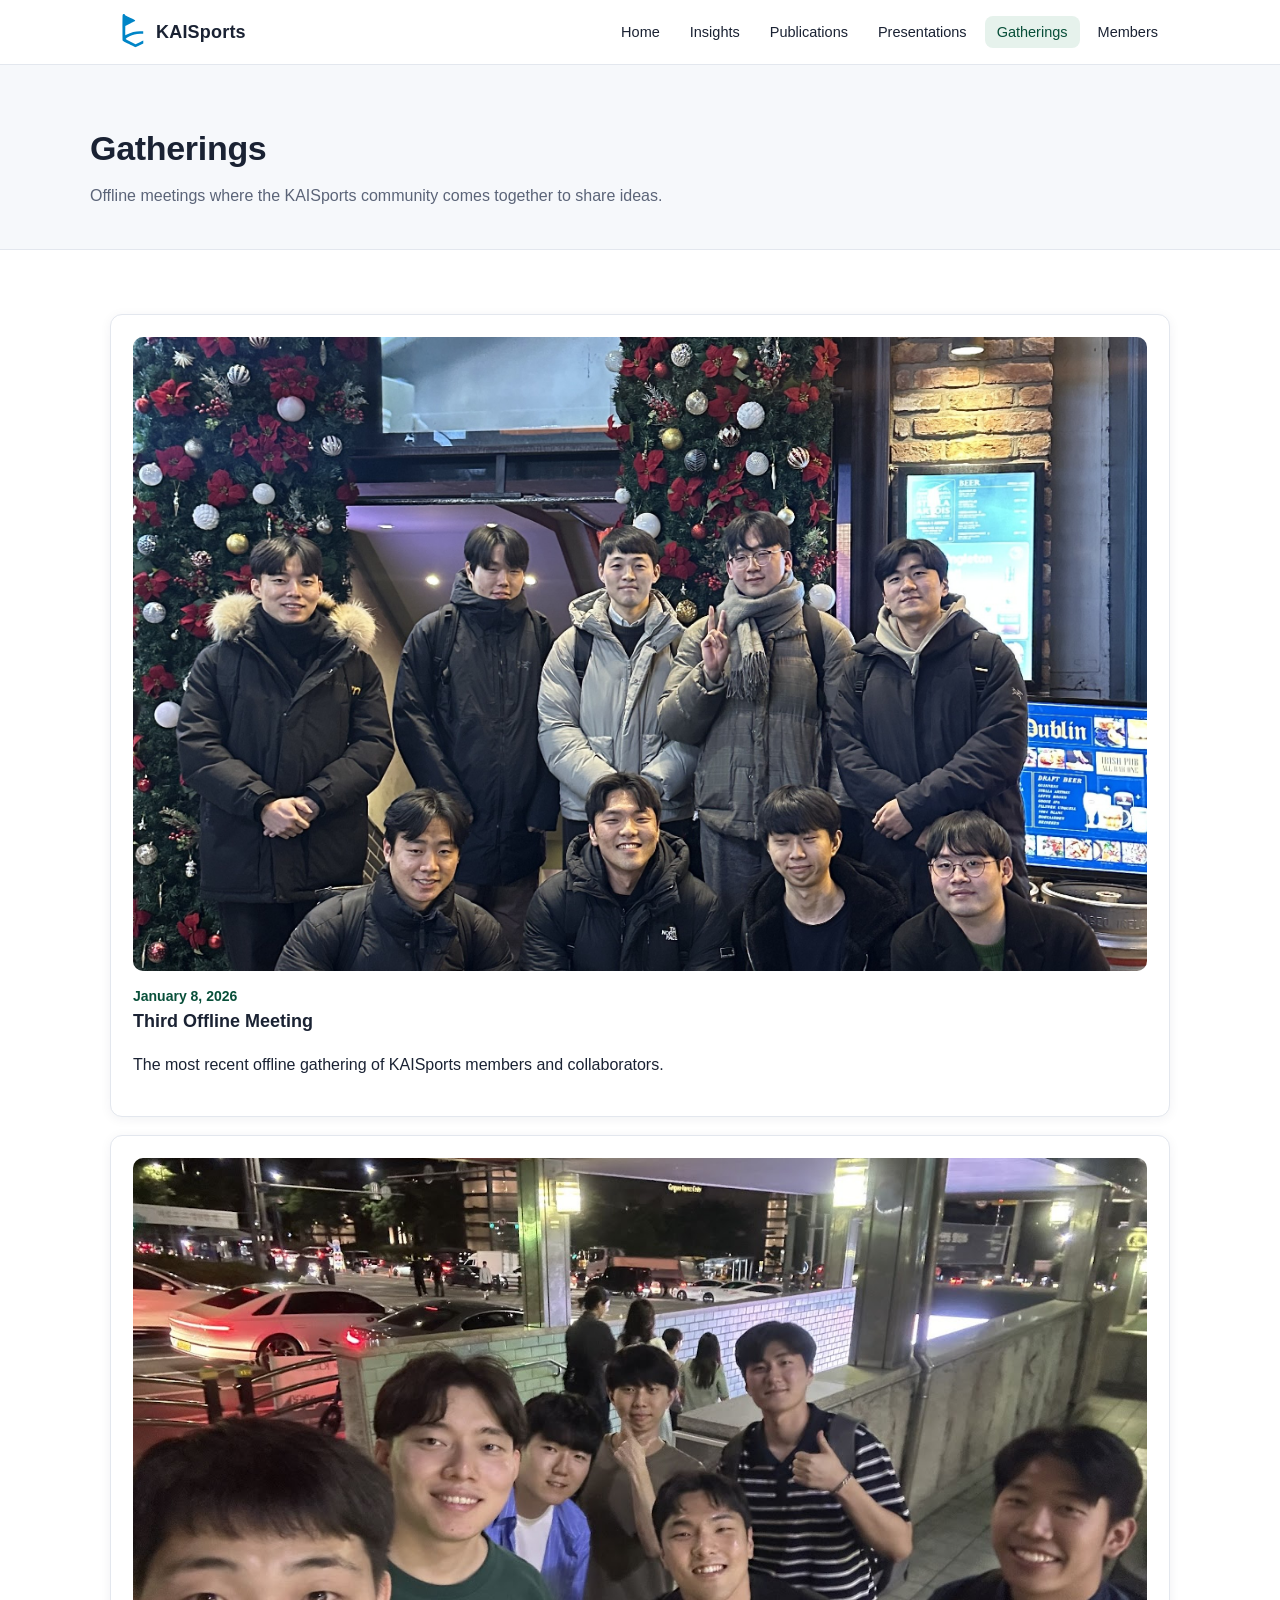
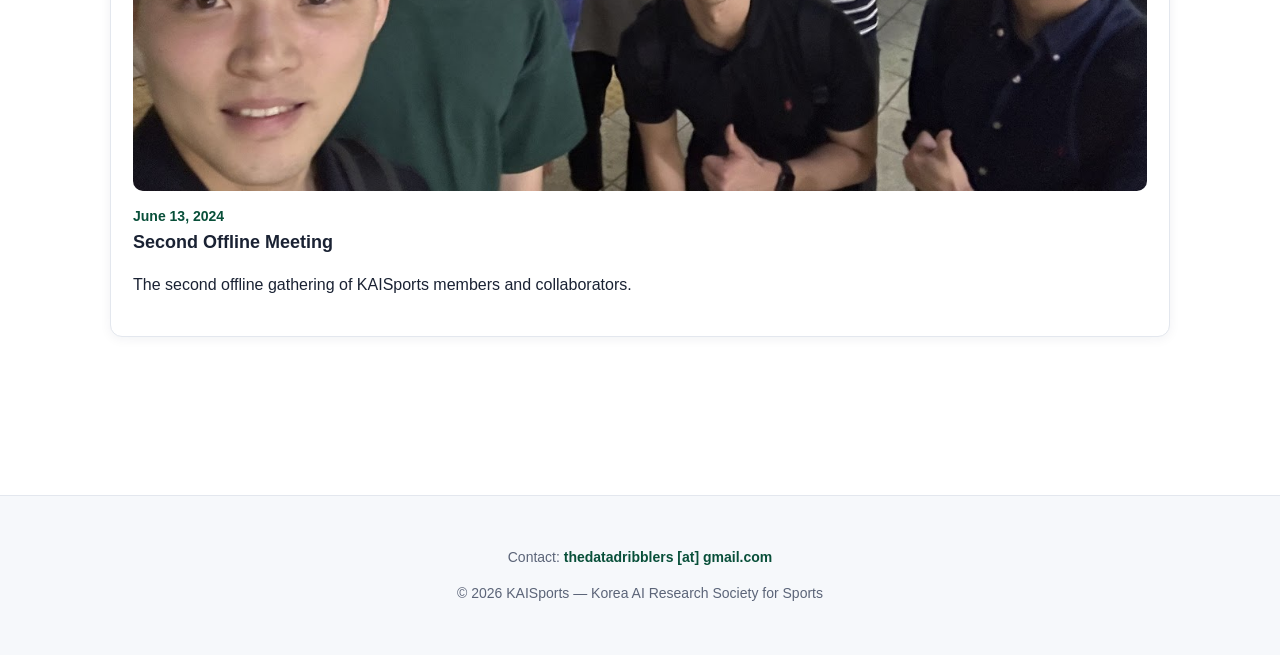
==== gatherings.html @ 622400b2 "Initial website from template" ====
<!DOCTYPE html>
<html lang="en">
<head>
<meta charset="UTF-8" />
<meta name="viewport" content="width=device-width, initial-scale=1.0" />
<title>Gatherings — KAISports</title>
<meta name="description" content="Offline gatherings and meetings of the KAISports community." />
<link rel="icon" href="assets/icons/favicon.svg" type="image/svg+xml" />
<link rel="alternate icon" href="assets/icons/favicon.ico" />
<link rel="apple-touch-icon" sizes="180x180" href="assets/icons/apple-touch-icon.png" />
<link rel="manifest" href="site.webmanifest" />
<meta name="theme-color" content="#0b6e4f" />
<link rel="stylesheet" href="css/style.css" />
</head>
<body>

<header class="site-header">
  <div class="nav">
    <a class="brand" href="index.html">
      <span class="logo"><img src="assets/icons/kaisports-mark.svg" alt="KAISports logo" /></span>
      <span>KAISports</span>
    </a>
    <button type="button" class="menu-toggle" aria-label="Toggle menu" onclick="document.querySelector('.nav-links').classList.toggle('open')">☰</button>
    <ul class="nav-links">
      <li><a href="index.html">Home</a></li>
      <li><a href="insights.html">Insights</a></li>
      <li><a href="publications.html">Publications</a></li>
      <li><a href="presentations.html">Presentations</a></li>
      <li><a class="active" href="gatherings.html">Gatherings</a></li>
      <li><a href="members.html">Members</a></li>
    </ul>
  </div>
</header>

<section class="page-header">
  <div class="page-header-inner">
    <h1>Gatherings</h1>
    <p>Offline meetings where the KAISports community comes together to share ideas.</p>
  </div>
</section>

<main class="container">

  <div class="gathering-card">
    <div class="photo" data-bg="assets/gatherings/gathering-3-2026-01-08.jpg"></div>
    <div class="date">January 8, 2026</div>
    <h3>Third Offline Meeting</h3>
    <p>The most recent offline gathering of KAISports members and collaborators.</p>
  </div>

  <div class="gathering-card">
    <div class="photo" data-bg="assets/gatherings/gathering-2-2024-06-13.jpg"></div>
    <div class="date">June 13, 2024</div>
    <h3>Second Offline Meeting</h3>
    <p>The second offline gathering of KAISports members and collaborators.</p>
  </div>

</main>

<footer class="footer">
  <p>Contact: <a class="email" href="mailto:thedatadribblers@gmail.com">thedatadribblers [at] gmail.com</a></p>
  <p>&copy; <span id="year"></span> KAISports — Korea AI Research Society for Sports</p>
</footer>

<script>
document.getElementById('year').textContent = new Date().getFullYear();
document.querySelectorAll('.gathering-card .photo[data-bg]').forEach(el => {
  el.style.backgroundImage = `url('${el.dataset.bg}')`;
});
</script>
</body>
</html>
---- css/style.css ----
:root {
  --bg: #ffffff;
  --bg-alt: #f6f8fb;
  --text: #1a2233;
  --muted: #5b6478;
  --accent: #0b6e4f;
  --accent-dark: #084f39;
  --accent-soft: #e6f2ec;
  --border: #e3e7ee;
  --shadow: 0 2px 12px rgba(15, 30, 60, 0.06);
  --radius: 12px;
  --max: 1100px;
}

* { box-sizing: border-box; }

html, body {
  margin: 0;
  padding: 0;
  font-family: -apple-system, BlinkMacSystemFont, "Segoe UI", "Pretendard", "Apple SD Gothic Neo", "Noto Sans KR", Roboto, Helvetica, Arial, sans-serif;
  color: var(--text);
  background: var(--bg);
  line-height: 1.6;
  -webkit-font-smoothing: antialiased;
}

a { color: var(--accent); text-decoration: none; }
a:hover { color: var(--accent-dark); text-decoration: underline; }

img { max-width: 100%; display: block; }

/* Header / Nav */
.site-header {
  position: sticky;
  top: 0;
  z-index: 50;
  background: rgba(255,255,255,0.92);
  -webkit-backdrop-filter: saturate(180%) blur(10px);
  backdrop-filter: saturate(180%) blur(10px);
  border-bottom: 1px solid var(--border);
}
.nav {
  max-width: var(--max);
  margin: 0 auto;
  padding: 14px 20px;
  display: flex;
  align-items: center;
  justify-content: space-between;
  gap: 16px;
}
.brand {
  display: flex;
  align-items: center;
  gap: 10px;
  font-weight: 800;
  font-size: 18px;
  letter-spacing: 0.2px;
  color: var(--text);
}
.brand .logo {
  width: 36px; height: 36px;
  display: inline-flex;
  align-items: center; justify-content: center;
  background: transparent;
}
.brand .logo img { width: 100%; height: 100%; display: block; }
.nav-links {
  display: flex;
  align-items: center;
  gap: 6px;
  list-style: none;
  margin: 0; padding: 0;
}
.nav-links a {
  color: var(--text);
  padding: 8px 12px;
  border-radius: 8px;
  font-weight: 500;
  font-size: 14.5px;
}
.nav-links a:hover { background: var(--accent-soft); color: var(--accent-dark); text-decoration: none; }
.nav-links a.active { background: var(--accent-soft); color: var(--accent-dark); }

.menu-toggle {
  display: none;
  background: none;
  border: 1px solid var(--border);
  padding: 6px 10px;
  border-radius: 8px;
  cursor: pointer;
  font-size: 18px;
}

@media (max-width: 760px) {
  .menu-toggle { display: inline-block; }
  .nav-links {
    position: absolute;
    top: 60px; right: 16px;
    flex-direction: column;
    align-items: stretch;
    background: #fff;
    border: 1px solid var(--border);
    border-radius: 10px;
    padding: 8px;
    box-shadow: var(--shadow);
    min-width: 180px;
    display: none;
  }
  .nav-links.open { display: flex; }
}

/* Hero */
.hero {
  position: relative;
  background: linear-gradient(135deg, #0b6e4f 0%, #0e8a63 50%, #1aa67c 100%);
  color: #fff;
  padding: 84px 20px 96px;
  text-align: center;
  overflow: hidden;
}
.hero-logo {
  display: block;
  margin: 6px auto 18px;
  width: min(420px, 80%);
  height: auto;
}
.hero-inner { max-width: 820px; margin: 0 auto; }
.hero h1 {
  font-size: 44px;
  margin: 0 0 14px;
  line-height: 1.15;
  letter-spacing: -0.5px;
}
.hero .subtitle {
  font-size: 18px;
  opacity: 0.92;
  margin: 0 0 24px;
}
.hero .ko {
  display: inline-block;
  background: rgba(255,255,255,0.15);
  padding: 6px 14px;
  border-radius: 999px;
  font-size: 14px;
  margin-bottom: 18px;
}
.cta {
  display: inline-block;
  background: #fff;
  color: var(--accent-dark);
  padding: 12px 22px;
  border-radius: 999px;
  font-weight: 600;
  margin-top: 8px;
}
.cta:hover { background: #f0f5f3; text-decoration: none; }
.cta-filled {
  background: var(--accent);
  color: #fff;
}
.cta-filled:hover { background: var(--accent-dark); color: #fff; }

/* Page header (non-home) */
.page-header {
  background: var(--bg-alt);
  padding: 56px 20px 40px;
  border-bottom: 1px solid var(--border);
}
.page-header-inner { max-width: var(--max); margin: 0 auto; }
.page-header h1 {
  margin: 0 0 8px;
  font-size: 34px;
  letter-spacing: -0.3px;
}
.page-header p { margin: 0; color: var(--muted); font-size: 16px; }

/* Containers */
.container { max-width: var(--max); margin: 0 auto; padding: 64px 20px 80px; }
.section { padding: 32px 0; }
.section + .section { margin-top: 32px; padding-top: 32px; border-top: 1px solid var(--border); }
.section h2 {
  font-size: 26px;
  margin: 0 0 10px;
  letter-spacing: -0.2px;
}
.section .lead { color: var(--muted); margin: 0 0 28px; }

/* Cards */
.cards {
  display: grid;
  grid-template-columns: repeat(auto-fit, minmax(240px, 1fr));
  gap: 18px;
}
.card {
  background: #fff;
  border: 1px solid var(--border);
  border-radius: var(--radius);
  padding: 20px;
  box-shadow: var(--shadow);
  transition: transform .15s ease, box-shadow .15s ease;
}
.card:hover { transform: translateY(-2px); box-shadow: 0 8px 24px rgba(15,30,60,0.08); }
.card h3 { margin: 0 0 6px; font-size: 17px; }
.card p { margin: 0; color: var(--muted); font-size: 14.5px; }

/* Year navigation */
.year-nav {
  display: flex;
  flex-wrap: wrap;
  gap: 8px;
  margin: 0 0 28px;
  padding: 0;
  list-style: none;
}
.year-nav a {
  display: inline-block;
  padding: 6px 14px;
  border: 1px solid var(--border);
  border-radius: 999px;
  font-weight: 600;
  font-size: 14px;
  color: var(--text);
  background: #fff;
}
.year-nav a:hover { background: var(--accent-soft); color: var(--accent-dark); border-color: var(--accent-soft); text-decoration: none; }

/* Year sections */
.year-block { margin-bottom: 48px; scroll-margin-top: 80px; }
.year-block h2 {
  font-size: 24px;
  border-bottom: 2px solid var(--accent);
  padding-bottom: 6px;
  display: inline-block;
  margin: 0 0 18px;
}

/* Publication entry */
.pub-list { list-style: none; padding: 0; margin: 0; }
.pub-item {
  background: #fff;
  border: 1px solid var(--border);
  border-radius: var(--radius);
  padding: 18px 20px;
  margin-bottom: 14px;
  box-shadow: var(--shadow);
}
.pub-item .title {
  font-weight: 700;
  font-size: 16.5px;
  margin: 0 0 6px;
  color: var(--text);
}
.pub-item .authors { color: var(--text); font-size: 14.5px; margin: 0 0 4px; }
.pub-item .authors .me { color: var(--accent-dark); font-weight: 600; }
.pub-item .venue {
  display: inline-block;
  font-size: 13px;
  color: var(--accent-dark);
  background: var(--accent-soft);
  padding: 3px 10px;
  border-radius: 999px;
  margin-top: 4px;
  margin-right: 6px;
}
.pub-item .badge {
  display: inline-block;
  font-size: 12px;
  background: #fef3c7;
  color: #92400e;
  padding: 3px 10px;
  border-radius: 999px;
  margin-top: 4px;
  font-weight: 600;
}
.pub-item .links { margin-top: 8px; font-size: 14px; }
.pub-item .links a {
  display: inline-flex;
  align-items: center;
  gap: 4px;
}

/* Members grid */
.members-grid {
  display: grid;
  grid-template-columns: repeat(auto-fit, minmax(220px, 1fr));
  gap: 22px;
}
.member-card {
  background: #fff;
  border: 1px solid var(--border);
  border-radius: var(--radius);
  padding: 22px;
  text-align: center;
  box-shadow: var(--shadow);
}
.member-card .avatar {
  width: 130px;
  height: 130px;
  border-radius: 50%;
  margin: 0 auto 14px;
  background: var(--accent-soft);
  background-size: cover;
  background-position: center;
  border: 3px solid var(--accent-soft);
}
.member-card h3 { margin: 0 0 4px; font-size: 18px; }
.member-card .role { color: var(--muted); font-size: 14px; margin: 0; }
.member-card .role span { display: block; }

/* Group heading */
.group-heading {
  font-size: 22px;
  margin: 48px 0 22px;
  border-left: 4px solid var(--accent);
  padding-left: 10px;
}
.group-heading:first-child { margin-top: 0; }

/* Timeline (presentations) */
.timeline {
  position: relative;
  padding-left: 26px;
  border-left: 2px solid var(--border);
}
.timeline-item {
  position: relative;
  padding: 0 0 22px 0;
}
.timeline-item::before {
  content: "";
  position: absolute;
  left: -34px;
  top: 6px;
  width: 14px; height: 14px;
  background: var(--accent);
  border-radius: 50%;
  border: 3px solid #fff;
  box-shadow: 0 0 0 2px var(--accent);
}
.timeline-item .date {
  font-size: 13px;
  color: var(--accent-dark);
  font-weight: 700;
  text-transform: uppercase;
  letter-spacing: 0.4px;
}
.timeline-item .title {
  font-weight: 600;
  font-size: 16px;
  margin: 4px 0;
}
.timeline-item .desc {
  color: var(--muted);
  font-size: 14.5px;
  margin: 0;
}

/* Gathering cards */
.gathering-card {
  background: #fff;
  border: 1px solid var(--border);
  border-radius: var(--radius);
  padding: 22px;
  box-shadow: var(--shadow);
  margin-bottom: 18px;
}
.gathering-card h3 { margin: 0 0 6px; font-size: 18px; }
.gathering-card .date { color: var(--accent-dark); font-weight: 600; font-size: 14px; }

/* Partners */
.partners {
  display: flex;
  flex-wrap: wrap;
  gap: 18px;
  margin-top: 12px;
  align-items: center;
}
.partner-badge {
  background: #fff;
  border: 1px solid var(--border);
  padding: 10px 18px;
  border-radius: 999px;
  font-weight: 600;
  font-size: 14.5px;
  color: var(--text);
}
.partner-logos {
  display: grid;
  grid-template-columns: repeat(auto-fit, minmax(180px, 1fr));
  gap: 18px;
  margin-top: 18px;
  max-width: 820px;
}
.partner-logos .partner {
  background: #fff;
  border: 1px solid var(--border);
  border-radius: var(--radius);
  padding: 24px 18px;
  display: flex;
  flex-direction: column;
  align-items: center;
  justify-content: center;
  gap: 12px;
  min-height: 140px;
  text-align: center;
  box-shadow: var(--shadow);
  transition: transform .15s ease, box-shadow .15s ease;
}
.partner-logos .partner:hover { transform: translateY(-2px); box-shadow: 0 8px 24px rgba(15,30,60,0.08); }
.partner-logos .partner img {
  max-width: 150px;
  max-height: 70px;
  object-fit: contain;
}
.partner-logos .partner span {
  font-size: 13.5px;
  color: var(--muted);
  font-weight: 600;
}

/* Gathering image */
.gathering-card .photo {
  width: 100%;
  aspect-ratio: 16/10;
  background-size: cover;
  background-position: center;
  border-radius: 10px;
  margin-bottom: 14px;
  background-color: var(--bg-alt);
}

/* Footer */
.footer {
  background: var(--bg-alt);
  border-top: 1px solid var(--border);
  padding: 36px 20px;
  margin-top: 60px;
  text-align: center;
  color: var(--muted);
  font-size: 14px;
}
.footer .email {
  font-weight: 600;
  color: var(--accent-dark);
}
.footer a { color: var(--accent-dark); }

@media (max-width: 600px) {
  .hero { padding: 56px 18px 60px; }
  .hero h1 { font-size: 32px; }
  .page-header h1 { font-size: 26px; }
}

/* Insights / blog */
.post-list {
  display: grid;
  gap: 18px;
  grid-template-columns: 1fr;
  list-style: none;
  padding: 0;
  margin: 0 0 28px;
}
.post-card {
  background: #fff;
  border: 1px solid var(--border);
  border-radius: var(--radius);
  padding: 24px 26px;
  box-shadow: var(--shadow);
  transition: transform .15s ease, box-shadow .15s ease;
}
.post-card:hover { transform: translateY(-2px); box-shadow: 0 8px 24px rgba(15,30,60,0.08); }
.post-card a { color: inherit; text-decoration: none; display: block; }
.post-card a:hover { text-decoration: none; color: inherit; }
.post-card .meta {
  display: flex;
  flex-wrap: wrap;
  gap: 10px;
  align-items: center;
  font-size: 13px;
  color: var(--muted);
  margin: 0 0 8px;
}
.post-card .meta .tag {
  display: inline-block;
  background: var(--accent-soft);
  color: var(--accent-dark);
  padding: 3px 10px;
  border-radius: 999px;
  font-weight: 600;
  font-size: 12px;
}
.post-card h3 {
  margin: 0 0 8px;
  font-size: 21px;
  letter-spacing: -0.2px;
  color: var(--text);
}
.post-card p {
  margin: 0;
  color: var(--muted);
  font-size: 15px;
}
.post-card .read-more {
  display: inline-block;
  margin-top: 12px;
  color: var(--accent-dark);
  font-weight: 600;
  font-size: 14px;
}

.empty-note {
  border: 1px dashed var(--border);
  border-radius: var(--radius);
  padding: 22px;
  color: var(--muted);
  font-size: 14.5px;
  background: var(--bg-alt);
  text-align: center;
}

/* Article (single post) */
.article {
  max-width: 760px;
  margin: 0 auto;
  padding: 56px 20px 80px;
}
.article-header { margin-bottom: 32px; }
.article-header .meta {
  display: flex;
  flex-wrap: wrap;
  gap: 10px;
  align-items: center;
  font-size: 13px;
  color: var(--muted);
  margin: 0 0 14px;
}
.article-header .tag {
  display: inline-block;
  background: var(--accent-soft);
  color: var(--accent-dark);
  padding: 3px 10px;
  border-radius: 999px;
  font-weight: 600;
  font-size: 12px;
}
.article-header h1 {
  font-size: 36px;
  line-height: 1.2;
  letter-spacing: -0.4px;
  margin: 0 0 10px;
}
.article-header .deck {
  font-size: 18px;
  color: var(--muted);
  margin: 0;
}
.article-body {
  font-size: 16.5px;
  line-height: 1.75;
  color: #2a3346;
}
.article-body h2 {
  font-size: 22px;
  margin: 36px 0 12px;
  letter-spacing: -0.2px;
}
.article-body h3 {
  font-size: 18px;
  margin: 28px 0 10px;
}
.article-body p { margin: 0 0 16px; }
.article-body ul, .article-body ol { padding-left: 22px; margin: 0 0 16px; }
.article-body li { margin: 6px 0; }
.article-body strong { color: var(--text); }
.article-body blockquote {
  margin: 20px 0;
  padding: 12px 20px;
  border-left: 4px solid var(--accent);
  background: var(--accent-soft);
  border-radius: 0 8px 8px 0;
  color: var(--text);
  font-style: italic;
}
.article-body hr {
  border: 0;
  border-top: 1px solid var(--border);
  margin: 32px 0;
}
.article-body a { color: var(--accent-dark); text-decoration: underline; }
.article-footer {
  margin-top: 40px;
  padding-top: 24px;
  border-top: 1px solid var(--border);
  display: flex;
  flex-wrap: wrap;
  justify-content: space-between;
  align-items: center;
  gap: 14px;
  color: var(--muted);
  font-size: 14.5px;
}
.article-footer a { font-weight: 600; }
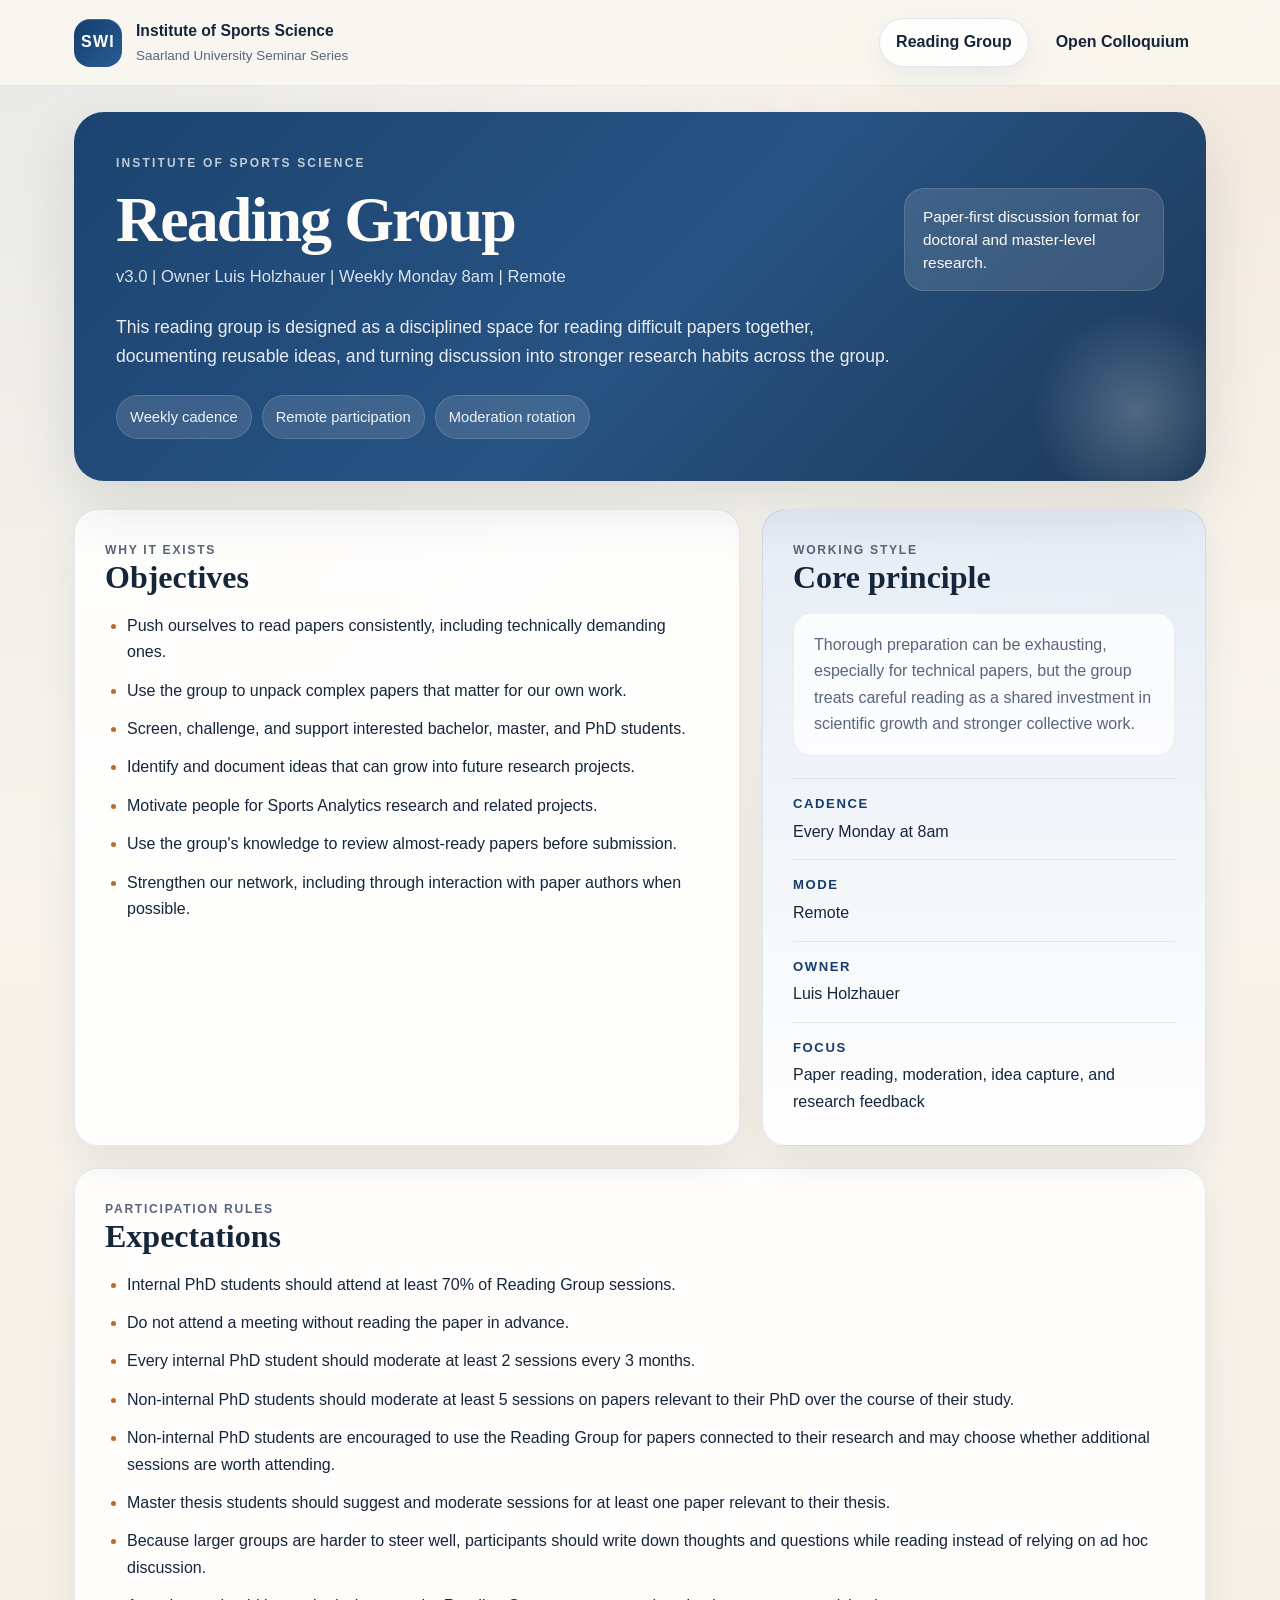
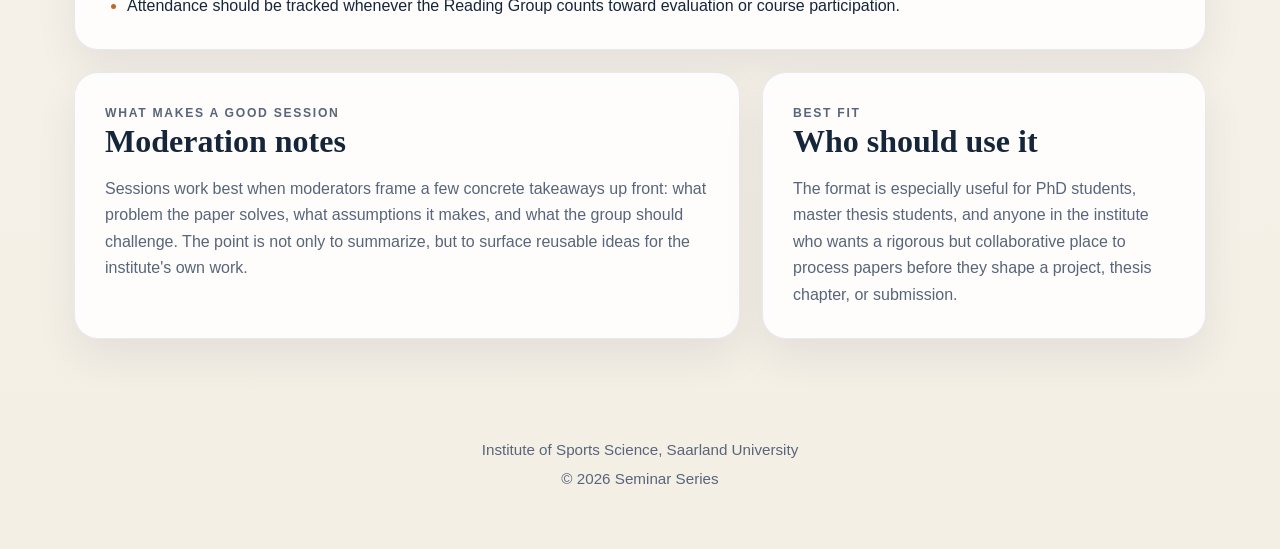
==== commit cc952556: "Modify to UDS version." ====
--- a/gatherings.html
+++ b/gatherings.html
@@ -2,71 +2,21 @@
 <html lang="en">
 <head>
 <meta charset="UTF-8" />
+<meta http-equiv="refresh" content="0; url=index.html" />
 <meta name="viewport" content="width=device-width, initial-scale=1.0" />
-<title>Gatherings — KAISports</title>
-<meta name="description" content="Offline gatherings and meetings of the KAISports community." />
-<link rel="icon" href="assets/icons/favicon.svg" type="image/svg+xml" />
-<link rel="alternate icon" href="assets/icons/favicon.ico" />
-<link rel="apple-touch-icon" sizes="180x180" href="assets/icons/apple-touch-icon.png" />
-<link rel="manifest" href="site.webmanifest" />
-<meta name="theme-color" content="#0b6e4f" />
+<title>Page Moved</title>
+<link rel="icon" href="assets/icons/seminars-favicon.svg" type="image/svg+xml" />
 <link rel="stylesheet" href="css/style.css" />
 </head>
-<body>
-
-<header class="site-header">
-  <div class="nav">
-    <a class="brand" href="index.html">
-      <span class="logo"><img src="assets/icons/kaisports-mark.svg" alt="KAISports logo" /></span>
-      <span>KAISports</span>
-    </a>
-    <button type="button" class="menu-toggle" aria-label="Toggle menu" onclick="document.querySelector('.nav-links').classList.toggle('open')">☰</button>
-    <ul class="nav-links">
-      <li><a href="index.html">Home</a></li>
-      <li><a href="insights.html">Insights</a></li>
-      <li><a href="publications.html">Publications</a></li>
-      <li><a href="presentations.html">Presentations</a></li>
-      <li><a class="active" href="gatherings.html">Gatherings</a></li>
-      <li><a href="members.html">Members</a></li>
-    </ul>
+<body class="redirect-body">
+<main class="redirect-card">
+  <p class="section-label">Page moved</p>
+  <h1>This section has been replaced.</h1>
+  <p>The seminar site now consists of two pages: Reading Group and Open Colloquium.</p>
+  <div class="redirect-actions">
+    <a class="button-link" href="index.html">Go to Reading Group</a>
+    <a class="button-link button-link-secondary" href="open-colloquium.html">Go to Open Colloquium</a>
   </div>
-</header>
-
-<section class="page-header">
-  <div class="page-header-inner">
-    <h1>Gatherings</h1>
-    <p>Offline meetings where the KAISports community comes together to share ideas.</p>
-  </div>
-</section>
-
-<main class="container">
-
-  <div class="gathering-card">
-    <div class="photo" data-bg="assets/gatherings/gathering-3-2026-01-08.jpg"></div>
-    <div class="date">January 8, 2026</div>
-    <h3>Third Offline Meeting</h3>
-    <p>The most recent offline gathering of KAISports members and collaborators.</p>
-  </div>
-
-  <div class="gathering-card">
-    <div class="photo" data-bg="assets/gatherings/gathering-2-2024-06-13.jpg"></div>
-    <div class="date">June 13, 2024</div>
-    <h3>Second Offline Meeting</h3>
-    <p>The second offline gathering of KAISports members and collaborators.</p>
-  </div>
-
 </main>
-
-<footer class="footer">
-  <p>Contact: <a class="email" href="mailto:thedatadribblers@gmail.com">thedatadribblers [at] gmail.com</a></p>
-  <p>&copy; <span id="year"></span> KAISports — Korea AI Research Society for Sports</p>
-</footer>
-
-<script>
-document.getElementById('year').textContent = new Date().getFullYear();
-document.querySelectorAll('.gathering-card .photo[data-bg]').forEach(el => {
-  el.style.backgroundImage = `url('${el.dataset.bg}')`;
-});
-</script>
 </body>
 </html>
--- a/css/style.css
+++ b/css/style.css
@@ -1,15 +1,14 @@
 :root {
-  --bg: #ffffff;
-  --bg-alt: #f6f8fb;
-  --text: #1a2233;
-  --muted: #5b6478;
-  --accent: #0b6e4f;
-  --accent-dark: #084f39;
-  --accent-soft: #e6f2ec;
-  --border: #e3e7ee;
-  --shadow: 0 2px 12px rgba(15, 30, 60, 0.06);
-  --radius: 12px;
-  --max: 1100px;
+  --paper: #f4efe5;
+  --surface: rgba(255, 255, 255, 0.86);
+  --surface-strong: rgba(255, 255, 255, 0.94);
+  --ink: #16263a;
+  --muted: #58657a;
+  --accent: #143d6b;
+  --accent-warm: #b96a2d;
+  --shadow: 0 24px 60px rgba(22, 38, 58, 0.12);
+  --radius: 24px;
+  --max: 1180px;
 }
 
 * { box-sizing: border-box; }
@@ -17,586 +16,453 @@
 html, body {
   margin: 0;
   padding: 0;
-  font-family: -apple-system, BlinkMacSystemFont, "Segoe UI", "Pretendard", "Apple SD Gothic Neo", "Noto Sans KR", Roboto, Helvetica, Arial, sans-serif;
-  color: var(--text);
-  background: var(--bg);
-  line-height: 1.6;
+  min-height: 100%;
+}
+
+body {
+  font-family: "Avenir Next", "Segoe UI", "Helvetica Neue", Arial, sans-serif;
+  color: var(--ink);
+  line-height: 1.65;
+  background:
+    radial-gradient(circle at top left, rgba(20, 61, 107, 0.08), transparent 34%),
+    radial-gradient(circle at top right, rgba(185, 106, 45, 0.1), transparent 28%),
+    linear-gradient(180deg, #faf7f1 0%, var(--paper) 100%);
   -webkit-font-smoothing: antialiased;
 }
 
-a { color: var(--accent); text-decoration: none; }
-a:hover { color: var(--accent-dark); text-decoration: underline; }
-
-img { max-width: 100%; display: block; }
-
-/* Header / Nav */
+a {
+  color: var(--accent);
+  text-decoration: none;
+}
+
+a:hover {
+  text-decoration: underline;
+}
+
 .site-header {
   position: sticky;
   top: 0;
   z-index: 50;
-  background: rgba(255,255,255,0.92);
-  -webkit-backdrop-filter: saturate(180%) blur(10px);
-  backdrop-filter: saturate(180%) blur(10px);
-  border-bottom: 1px solid var(--border);
-}
+  background: rgba(250, 247, 241, 0.88);
+  -webkit-backdrop-filter: blur(18px) saturate(140%);
+  backdrop-filter: blur(18px) saturate(140%);
+  border-bottom: 1px solid rgba(20, 61, 107, 0.08);
+}
+
 .nav {
   max-width: var(--max);
   margin: 0 auto;
-  padding: 14px 20px;
+  padding: 18px 24px;
   display: flex;
   align-items: center;
   justify-content: space-between;
-  gap: 16px;
-}
+  gap: 20px;
+}
+
 .brand {
   display: flex;
   align-items: center;
+  gap: 14px;
+  color: var(--ink);
+}
+
+.brand:hover {
+  text-decoration: none;
+}
+
+.brand-mark {
+  width: 48px;
+  height: 48px;
+  border-radius: 16px;
+  display: inline-flex;
+  align-items: center;
+  justify-content: center;
+  font-weight: 800;
+  letter-spacing: 0.08em;
+  color: #fff;
+  background: linear-gradient(135deg, var(--accent) 0%, #2a5d95 100%);
+  box-shadow: inset 0 1px 0 rgba(255,255,255,0.18);
+}
+
+.brand-copy {
+  display: grid;
+  gap: 1px;
+}
+
+.brand-copy strong {
+  font-size: 0.98rem;
+}
+
+.brand-copy span {
+  color: var(--muted);
+  font-size: 0.84rem;
+}
+
+.nav-links {
+  list-style: none;
+  display: flex;
+  align-items: center;
   gap: 10px;
-  font-weight: 800;
-  font-size: 18px;
-  letter-spacing: 0.2px;
-  color: var(--text);
-}
-.brand .logo {
-  width: 36px; height: 36px;
+  margin: 0;
+  padding: 0;
+}
+
+.nav-links a {
   display: inline-flex;
-  align-items: center; justify-content: center;
-  background: transparent;
-}
-.brand .logo img { width: 100%; height: 100%; display: block; }
-.nav-links {
-  display: flex;
-  align-items: center;
-  gap: 6px;
-  list-style: none;
-  margin: 0; padding: 0;
-}
-.nav-links a {
-  color: var(--text);
-  padding: 8px 12px;
-  border-radius: 8px;
-  font-weight: 500;
-  font-size: 14.5px;
-}
-.nav-links a:hover { background: var(--accent-soft); color: var(--accent-dark); text-decoration: none; }
-.nav-links a.active { background: var(--accent-soft); color: var(--accent-dark); }
+  align-items: center;
+  padding: 10px 16px;
+  border-radius: 999px;
+  color: var(--ink);
+  font-weight: 650;
+  border: 1px solid transparent;
+}
+
+.nav-links a:hover,
+.nav-links a.active {
+  text-decoration: none;
+  background: rgba(255, 255, 255, 0.78);
+  border-color: rgba(20, 61, 107, 0.12);
+  box-shadow: 0 10px 28px rgba(20, 61, 107, 0.08);
+}
 
 .menu-toggle {
   display: none;
-  background: none;
-  border: 1px solid var(--border);
-  padding: 6px 10px;
-  border-radius: 8px;
+  border: 1px solid rgba(20, 61, 107, 0.12);
+  background: rgba(255, 255, 255, 0.75);
+  color: var(--ink);
+  border-radius: 999px;
+  padding: 10px 14px;
+  font: inherit;
+  font-weight: 650;
   cursor: pointer;
-  font-size: 18px;
-}
-
-@media (max-width: 760px) {
-  .menu-toggle { display: inline-block; }
-  .nav-links {
-    position: absolute;
-    top: 60px; right: 16px;
-    flex-direction: column;
-    align-items: stretch;
-    background: #fff;
-    border: 1px solid var(--border);
-    border-radius: 10px;
-    padding: 8px;
-    box-shadow: var(--shadow);
-    min-width: 180px;
-    display: none;
-  }
-  .nav-links.open { display: flex; }
-}
-
-/* Hero */
-.hero {
+}
+
+.hero-panel {
+  max-width: var(--max);
+  margin: 26px auto 0;
+  padding: 0 24px;
+}
+
+.hero-inner {
   position: relative;
-  background: linear-gradient(135deg, #0b6e4f 0%, #0e8a63 50%, #1aa67c 100%);
-  color: #fff;
-  padding: 84px 20px 96px;
-  text-align: center;
   overflow: hidden;
-}
-.hero-logo {
-  display: block;
-  margin: 6px auto 18px;
-  width: min(420px, 80%);
-  height: auto;
-}
-.hero-inner { max-width: 820px; margin: 0 auto; }
-.hero h1 {
-  font-size: 44px;
-  margin: 0 0 14px;
-  line-height: 1.15;
-  letter-spacing: -0.5px;
-}
-.hero .subtitle {
-  font-size: 18px;
-  opacity: 0.92;
-  margin: 0 0 24px;
-}
-.hero .ko {
-  display: inline-block;
-  background: rgba(255,255,255,0.15);
-  padding: 6px 14px;
-  border-radius: 999px;
-  font-size: 14px;
-  margin-bottom: 18px;
-}
-.cta {
-  display: inline-block;
-  background: #fff;
-  color: var(--accent-dark);
-  padding: 12px 22px;
-  border-radius: 999px;
-  font-weight: 600;
-  margin-top: 8px;
-}
-.cta:hover { background: #f0f5f3; text-decoration: none; }
-.cta-filled {
-  background: var(--accent);
-  color: #fff;
-}
-.cta-filled:hover { background: var(--accent-dark); color: #fff; }
-
-/* Page header (non-home) */
-.page-header {
-  background: var(--bg-alt);
-  padding: 56px 20px 40px;
-  border-bottom: 1px solid var(--border);
-}
-.page-header-inner { max-width: var(--max); margin: 0 auto; }
-.page-header h1 {
-  margin: 0 0 8px;
-  font-size: 34px;
-  letter-spacing: -0.3px;
-}
-.page-header p { margin: 0; color: var(--muted); font-size: 16px; }
-
-/* Containers */
-.container { max-width: var(--max); margin: 0 auto; padding: 64px 20px 80px; }
-.section { padding: 32px 0; }
-.section + .section { margin-top: 32px; padding-top: 32px; border-top: 1px solid var(--border); }
-.section h2 {
-  font-size: 26px;
-  margin: 0 0 10px;
-  letter-spacing: -0.2px;
-}
-.section .lead { color: var(--muted); margin: 0 0 28px; }
-
-/* Cards */
-.cards {
-  display: grid;
-  grid-template-columns: repeat(auto-fit, minmax(240px, 1fr));
-  gap: 18px;
-}
-.card {
-  background: #fff;
-  border: 1px solid var(--border);
-  border-radius: var(--radius);
-  padding: 20px;
+  padding: 42px;
+  border-radius: calc(var(--radius) + 6px);
+  background:
+    linear-gradient(135deg, rgba(20, 61, 107, 0.96) 0%, rgba(28, 74, 125, 0.95) 52%, rgba(16, 46, 79, 0.95) 100%);
+  color: #fefcf9;
   box-shadow: var(--shadow);
-  transition: transform .15s ease, box-shadow .15s ease;
-}
-.card:hover { transform: translateY(-2px); box-shadow: 0 8px 24px rgba(15,30,60,0.08); }
-.card h3 { margin: 0 0 6px; font-size: 17px; }
-.card p { margin: 0; color: var(--muted); font-size: 14.5px; }
-
-/* Year navigation */
-.year-nav {
-  display: flex;
-  flex-wrap: wrap;
-  gap: 8px;
-  margin: 0 0 28px;
-  padding: 0;
-  list-style: none;
-}
-.year-nav a {
-  display: inline-block;
-  padding: 6px 14px;
-  border: 1px solid var(--border);
-  border-radius: 999px;
-  font-weight: 600;
-  font-size: 14px;
-  color: var(--text);
-  background: #fff;
-}
-.year-nav a:hover { background: var(--accent-soft); color: var(--accent-dark); border-color: var(--accent-soft); text-decoration: none; }
-
-/* Year sections */
-.year-block { margin-bottom: 48px; scroll-margin-top: 80px; }
-.year-block h2 {
-  font-size: 24px;
-  border-bottom: 2px solid var(--accent);
-  padding-bottom: 6px;
-  display: inline-block;
-  margin: 0 0 18px;
-}
-
-/* Publication entry */
-.pub-list { list-style: none; padding: 0; margin: 0; }
-.pub-item {
-  background: #fff;
-  border: 1px solid var(--border);
-  border-radius: var(--radius);
-  padding: 18px 20px;
-  margin-bottom: 14px;
-  box-shadow: var(--shadow);
-}
-.pub-item .title {
-  font-weight: 700;
-  font-size: 16.5px;
-  margin: 0 0 6px;
-  color: var(--text);
-}
-.pub-item .authors { color: var(--text); font-size: 14.5px; margin: 0 0 4px; }
-.pub-item .authors .me { color: var(--accent-dark); font-weight: 600; }
-.pub-item .venue {
-  display: inline-block;
-  font-size: 13px;
-  color: var(--accent-dark);
-  background: var(--accent-soft);
-  padding: 3px 10px;
-  border-radius: 999px;
-  margin-top: 4px;
-  margin-right: 6px;
-}
-.pub-item .badge {
-  display: inline-block;
-  font-size: 12px;
-  background: #fef3c7;
-  color: #92400e;
-  padding: 3px 10px;
-  border-radius: 999px;
-  margin-top: 4px;
-  font-weight: 600;
-}
-.pub-item .links { margin-top: 8px; font-size: 14px; }
-.pub-item .links a {
-  display: inline-flex;
-  align-items: center;
-  gap: 4px;
-}
-
-/* Members grid */
-.members-grid {
-  display: grid;
-  grid-template-columns: repeat(auto-fit, minmax(220px, 1fr));
-  gap: 22px;
-}
-.member-card {
-  background: #fff;
-  border: 1px solid var(--border);
-  border-radius: var(--radius);
-  padding: 22px;
-  text-align: center;
-  box-shadow: var(--shadow);
-}
-.member-card .avatar {
-  width: 130px;
-  height: 130px;
-  border-radius: 50%;
-  margin: 0 auto 14px;
-  background: var(--accent-soft);
-  background-size: cover;
-  background-position: center;
-  border: 3px solid var(--accent-soft);
-}
-.member-card h3 { margin: 0 0 4px; font-size: 18px; }
-.member-card .role { color: var(--muted); font-size: 14px; margin: 0; }
-.member-card .role span { display: block; }
-
-/* Group heading */
-.group-heading {
-  font-size: 22px;
-  margin: 48px 0 22px;
-  border-left: 4px solid var(--accent);
-  padding-left: 10px;
-}
-.group-heading:first-child { margin-top: 0; }
-
-/* Timeline (presentations) */
-.timeline {
-  position: relative;
-  padding-left: 26px;
-  border-left: 2px solid var(--border);
-}
-.timeline-item {
-  position: relative;
-  padding: 0 0 22px 0;
-}
-.timeline-item::before {
+}
+
+.hero-inner::after {
   content: "";
   position: absolute;
-  left: -34px;
-  top: 6px;
-  width: 14px; height: 14px;
-  background: var(--accent);
+  inset: auto -40px -40px auto;
+  width: 220px;
+  height: 220px;
   border-radius: 50%;
-  border: 3px solid #fff;
-  box-shadow: 0 0 0 2px var(--accent);
-}
-.timeline-item .date {
-  font-size: 13px;
-  color: var(--accent-dark);
+  background: radial-gradient(circle, rgba(255, 255, 255, 0.22), transparent 66%);
+  pointer-events: none;
+}
+
+.hero-panel-alt .hero-inner {
+  background:
+    linear-gradient(135deg, rgba(29, 54, 92, 0.96) 0%, rgba(46, 77, 118, 0.95) 44%, rgba(125, 76, 33, 0.92) 100%);
+}
+
+.eyebrow {
+  margin: 0 0 14px;
+  text-transform: uppercase;
+  letter-spacing: 0.18em;
+  font-size: 0.75rem;
   font-weight: 700;
-  text-transform: uppercase;
-  letter-spacing: 0.4px;
-}
-.timeline-item .title {
-  font-weight: 600;
-  font-size: 16px;
-  margin: 4px 0;
-}
-.timeline-item .desc {
-  color: var(--muted);
-  font-size: 14.5px;
-  margin: 0;
-}
-
-/* Gathering cards */
-.gathering-card {
-  background: #fff;
-  border: 1px solid var(--border);
-  border-radius: var(--radius);
-  padding: 22px;
-  box-shadow: var(--shadow);
-  margin-bottom: 18px;
-}
-.gathering-card h3 { margin: 0 0 6px; font-size: 18px; }
-.gathering-card .date { color: var(--accent-dark); font-weight: 600; font-size: 14px; }
-
-/* Partners */
-.partners {
-  display: flex;
-  flex-wrap: wrap;
-  gap: 18px;
-  margin-top: 12px;
-  align-items: center;
-}
-.partner-badge {
-  background: #fff;
-  border: 1px solid var(--border);
-  padding: 10px 18px;
-  border-radius: 999px;
-  font-weight: 600;
-  font-size: 14.5px;
-  color: var(--text);
-}
-.partner-logos {
-  display: grid;
-  grid-template-columns: repeat(auto-fit, minmax(180px, 1fr));
-  gap: 18px;
-  margin-top: 18px;
-  max-width: 820px;
-}
-.partner-logos .partner {
-  background: #fff;
-  border: 1px solid var(--border);
-  border-radius: var(--radius);
-  padding: 24px 18px;
-  display: flex;
-  flex-direction: column;
-  align-items: center;
-  justify-content: center;
-  gap: 12px;
-  min-height: 140px;
-  text-align: center;
-  box-shadow: var(--shadow);
-  transition: transform .15s ease, box-shadow .15s ease;
-}
-.partner-logos .partner:hover { transform: translateY(-2px); box-shadow: 0 8px 24px rgba(15,30,60,0.08); }
-.partner-logos .partner img {
-  max-width: 150px;
-  max-height: 70px;
-  object-fit: contain;
-}
-.partner-logos .partner span {
-  font-size: 13.5px;
-  color: var(--muted);
-  font-weight: 600;
-}
-
-/* Gathering image */
-.gathering-card .photo {
-  width: 100%;
-  aspect-ratio: 16/10;
-  background-size: cover;
-  background-position: center;
-  border-radius: 10px;
-  margin-bottom: 14px;
-  background-color: var(--bg-alt);
-}
-
-/* Footer */
-.footer {
-  background: var(--bg-alt);
-  border-top: 1px solid var(--border);
-  padding: 36px 20px;
-  margin-top: 60px;
-  text-align: center;
-  color: var(--muted);
-  font-size: 14px;
-}
-.footer .email {
-  font-weight: 600;
-  color: var(--accent-dark);
-}
-.footer a { color: var(--accent-dark); }
-
-@media (max-width: 600px) {
-  .hero { padding: 56px 18px 60px; }
-  .hero h1 { font-size: 32px; }
-  .page-header h1 { font-size: 26px; }
-}
-
-/* Insights / blog */
-.post-list {
-  display: grid;
-  gap: 18px;
-  grid-template-columns: 1fr;
-  list-style: none;
-  padding: 0;
-  margin: 0 0 28px;
-}
-.post-card {
-  background: #fff;
-  border: 1px solid var(--border);
-  border-radius: var(--radius);
-  padding: 24px 26px;
-  box-shadow: var(--shadow);
-  transition: transform .15s ease, box-shadow .15s ease;
-}
-.post-card:hover { transform: translateY(-2px); box-shadow: 0 8px 24px rgba(15,30,60,0.08); }
-.post-card a { color: inherit; text-decoration: none; display: block; }
-.post-card a:hover { text-decoration: none; color: inherit; }
-.post-card .meta {
+  color: rgba(255, 255, 255, 0.72);
+}
+
+.title-row {
+  display: grid;
+  grid-template-columns: minmax(0, 1fr) 260px;
+  gap: 28px;
+  align-items: end;
+}
+
+.hero-inner h1 {
+  margin: 0;
+  font-family: "Iowan Old Style", "Palatino Linotype", "Book Antiqua", Georgia, serif;
+  font-size: clamp(2.7rem, 5vw, 4.5rem);
+  line-height: 0.98;
+  letter-spacing: -0.03em;
+}
+
+.hero-version {
+  margin: 12px 0 0;
+  font-size: 1.04rem;
+  color: rgba(255, 255, 255, 0.84);
+}
+
+.hero-badge {
+  align-self: start;
+  padding: 16px 18px;
+  border-radius: 20px;
+  background: rgba(255, 255, 255, 0.12);
+  border: 1px solid rgba(255, 255, 255, 0.14);
+  font-size: 0.96rem;
+  line-height: 1.5;
+}
+
+.hero-lead {
+  max-width: 780px;
+  margin: 22px 0 0;
+  font-size: 1.1rem;
+  color: rgba(255, 255, 255, 0.9);
+}
+
+.chip-row {
   display: flex;
   flex-wrap: wrap;
   gap: 10px;
-  align-items: center;
-  font-size: 13px;
+  margin-top: 24px;
+}
+
+.chip {
+  display: inline-flex;
+  align-items: center;
+  padding: 9px 13px;
+  border-radius: 999px;
+  background: rgba(255, 255, 255, 0.12);
+  border: 1px solid rgba(255, 255, 255, 0.14);
+  color: rgba(255, 255, 255, 0.92);
+  font-size: 0.92rem;
+}
+
+.content-shell {
+  max-width: var(--max);
+  margin: 0 auto;
+  padding: 28px 24px 72px;
+}
+
+.section-grid {
+  display: grid;
+  grid-template-columns: minmax(0, 1.2fr) minmax(280px, 0.8fr);
+  gap: 22px;
+  margin-bottom: 22px;
+}
+
+.panel {
+  background: var(--surface);
+  border: 1px solid rgba(20, 61, 107, 0.1);
+  border-radius: var(--radius);
+  padding: 30px;
+  box-shadow: 0 18px 40px rgba(22, 38, 58, 0.08);
+}
+
+.accent-panel {
+  background: linear-gradient(180deg, rgba(223, 233, 248, 0.74), rgba(255, 255, 255, 0.92));
+}
+
+.full-width {
+  margin-bottom: 22px;
+}
+
+.section-label {
+  margin: 0 0 10px;
+  color: var(--accent);
+  text-transform: uppercase;
+  letter-spacing: 0.14em;
+  font-size: 0.76rem;
+  font-weight: 800;
+}
+
+.panel h2 {
+  margin: 0 0 18px;
+  font-family: "Iowan Old Style", "Palatino Linotype", "Book Antiqua", Georgia, serif;
+  font-size: 2rem;
+  line-height: 1.08;
+}
+
+.panel p {
+  margin: 0;
   color: var(--muted);
-  margin: 0 0 8px;
-}
-.post-card .meta .tag {
-  display: inline-block;
-  background: var(--accent-soft);
-  color: var(--accent-dark);
-  padding: 3px 10px;
-  border-radius: 999px;
-  font-weight: 600;
-  font-size: 12px;
-}
-.post-card h3 {
-  margin: 0 0 8px;
-  font-size: 21px;
-  letter-spacing: -0.2px;
-  color: var(--text);
-}
-.post-card p {
-  margin: 0;
+}
+
+.bullet-list,
+.rule-list {
+  margin: 0;
+  padding-left: 22px;
+  display: grid;
+  gap: 12px;
+  color: var(--ink);
+}
+
+.bullet-list li::marker,
+.rule-list li::marker {
+  color: var(--accent-warm);
+}
+
+.callout {
+  padding: 18px 20px;
+  border-radius: 18px;
+  background: rgba(255, 255, 255, 0.78);
+  color: var(--ink);
+  border: 1px solid rgba(20, 61, 107, 0.08);
+}
+
+.detail-list {
+  display: grid;
+  gap: 14px;
+  margin: 22px 0 0;
+}
+
+.detail-list div {
+  padding-top: 14px;
+  border-top: 1px solid rgba(20, 61, 107, 0.1);
+}
+
+.detail-list dt {
+  font-size: 0.82rem;
+  font-weight: 800;
+  letter-spacing: 0.12em;
+  text-transform: uppercase;
+  color: var(--accent);
+  margin-bottom: 4px;
+}
+
+.detail-list dd {
+  margin: 0;
+  color: var(--ink);
+}
+
+.footer {
+  padding: 0 24px 54px;
+  text-align: center;
   color: var(--muted);
-  font-size: 15px;
-}
-.post-card .read-more {
-  display: inline-block;
-  margin-top: 12px;
-  color: var(--accent-dark);
-  font-weight: 600;
-  font-size: 14px;
-}
-
-.empty-note {
-  border: 1px dashed var(--border);
-  border-radius: var(--radius);
-  padding: 22px;
+  font-size: 0.95rem;
+}
+
+.footer p {
+  margin: 4px 0;
+}
+
+.redirect-body {
+  display: grid;
+  place-items: center;
+  min-height: 100vh;
+  padding: 24px;
+}
+
+.redirect-card {
+  width: min(640px, 100%);
+  background: var(--surface-strong);
+  border: 1px solid rgba(20, 61, 107, 0.1);
+  border-radius: calc(var(--radius) + 4px);
+  padding: 34px;
+  box-shadow: var(--shadow);
+}
+
+.redirect-card h1 {
+  margin: 0 0 10px;
+  font-family: "Iowan Old Style", "Palatino Linotype", "Book Antiqua", Georgia, serif;
+  font-size: clamp(2rem, 4vw, 2.8rem);
+  line-height: 1.04;
+}
+
+.redirect-card p {
+  margin: 0;
   color: var(--muted);
-  font-size: 14.5px;
-  background: var(--bg-alt);
-  text-align: center;
-}
-
-/* Article (single post) */
-.article {
-  max-width: 760px;
-  margin: 0 auto;
-  padding: 56px 20px 80px;
-}
-.article-header { margin-bottom: 32px; }
-.article-header .meta {
+}
+
+.redirect-actions {
   display: flex;
   flex-wrap: wrap;
-  gap: 10px;
-  align-items: center;
-  font-size: 13px;
-  color: var(--muted);
-  margin: 0 0 14px;
-}
-.article-header .tag {
-  display: inline-block;
-  background: var(--accent-soft);
-  color: var(--accent-dark);
-  padding: 3px 10px;
+  gap: 12px;
+  margin-top: 24px;
+}
+
+.button-link {
+  display: inline-flex;
+  align-items: center;
+  justify-content: center;
+  padding: 12px 18px;
   border-radius: 999px;
-  font-weight: 600;
-  font-size: 12px;
-}
-.article-header h1 {
-  font-size: 36px;
-  line-height: 1.2;
-  letter-spacing: -0.4px;
-  margin: 0 0 10px;
-}
-.article-header .deck {
-  font-size: 18px;
-  color: var(--muted);
-  margin: 0;
-}
-.article-body {
-  font-size: 16.5px;
-  line-height: 1.75;
-  color: #2a3346;
-}
-.article-body h2 {
-  font-size: 22px;
-  margin: 36px 0 12px;
-  letter-spacing: -0.2px;
-}
-.article-body h3 {
-  font-size: 18px;
-  margin: 28px 0 10px;
-}
-.article-body p { margin: 0 0 16px; }
-.article-body ul, .article-body ol { padding-left: 22px; margin: 0 0 16px; }
-.article-body li { margin: 6px 0; }
-.article-body strong { color: var(--text); }
-.article-body blockquote {
-  margin: 20px 0;
-  padding: 12px 20px;
-  border-left: 4px solid var(--accent);
-  background: var(--accent-soft);
-  border-radius: 0 8px 8px 0;
-  color: var(--text);
-  font-style: italic;
-}
-.article-body hr {
-  border: 0;
-  border-top: 1px solid var(--border);
-  margin: 32px 0;
-}
-.article-body a { color: var(--accent-dark); text-decoration: underline; }
-.article-footer {
-  margin-top: 40px;
-  padding-top: 24px;
-  border-top: 1px solid var(--border);
-  display: flex;
-  flex-wrap: wrap;
-  justify-content: space-between;
-  align-items: center;
-  gap: 14px;
-  color: var(--muted);
-  font-size: 14.5px;
-}
-.article-footer a { font-weight: 600; }
+  background: var(--accent);
+  color: #fff;
+  font-weight: 700;
+  box-shadow: 0 12px 28px rgba(20, 61, 107, 0.18);
+}
+
+.button-link:hover {
+  text-decoration: none;
+}
+
+.button-link-secondary {
+  background: rgba(255, 255, 255, 0.82);
+  color: var(--accent);
+  border: 1px solid rgba(20, 61, 107, 0.12);
+  box-shadow: none;
+}
+
+@media (max-width: 880px) {
+  .title-row,
+  .section-grid {
+    grid-template-columns: 1fr;
+  }
+
+  .hero-badge {
+    max-width: 440px;
+  }
+}
+
+@media (max-width: 760px) {
+  .menu-toggle {
+    display: inline-flex;
+  }
+
+  .nav {
+    position: relative;
+    padding: 16px 20px;
+  }
+
+  .brand-copy span {
+    display: none;
+  }
+
+  .nav-links {
+    position: absolute;
+    top: calc(100% + 10px);
+    right: 20px;
+    min-width: 220px;
+    padding: 10px;
+    display: none;
+    flex-direction: column;
+    align-items: stretch;
+    gap: 8px;
+    border-radius: 22px;
+    background: rgba(255, 255, 255, 0.96);
+    border: 1px solid rgba(20, 61, 107, 0.1);
+    box-shadow: var(--shadow);
+  }
+
+  .nav-links.open {
+    display: flex;
+  }
+
+  .hero-panel {
+    padding: 0 20px;
+    margin-top: 18px;
+  }
+
+  .hero-inner,
+  .panel,
+  .redirect-card {
+    padding: 26px;
+  }
+
+  .hero-version,
+  .hero-lead {
+    font-size: 1rem;
+  }
+
+  .content-shell {
+    padding: 22px 20px 56px;
+  }
+}
